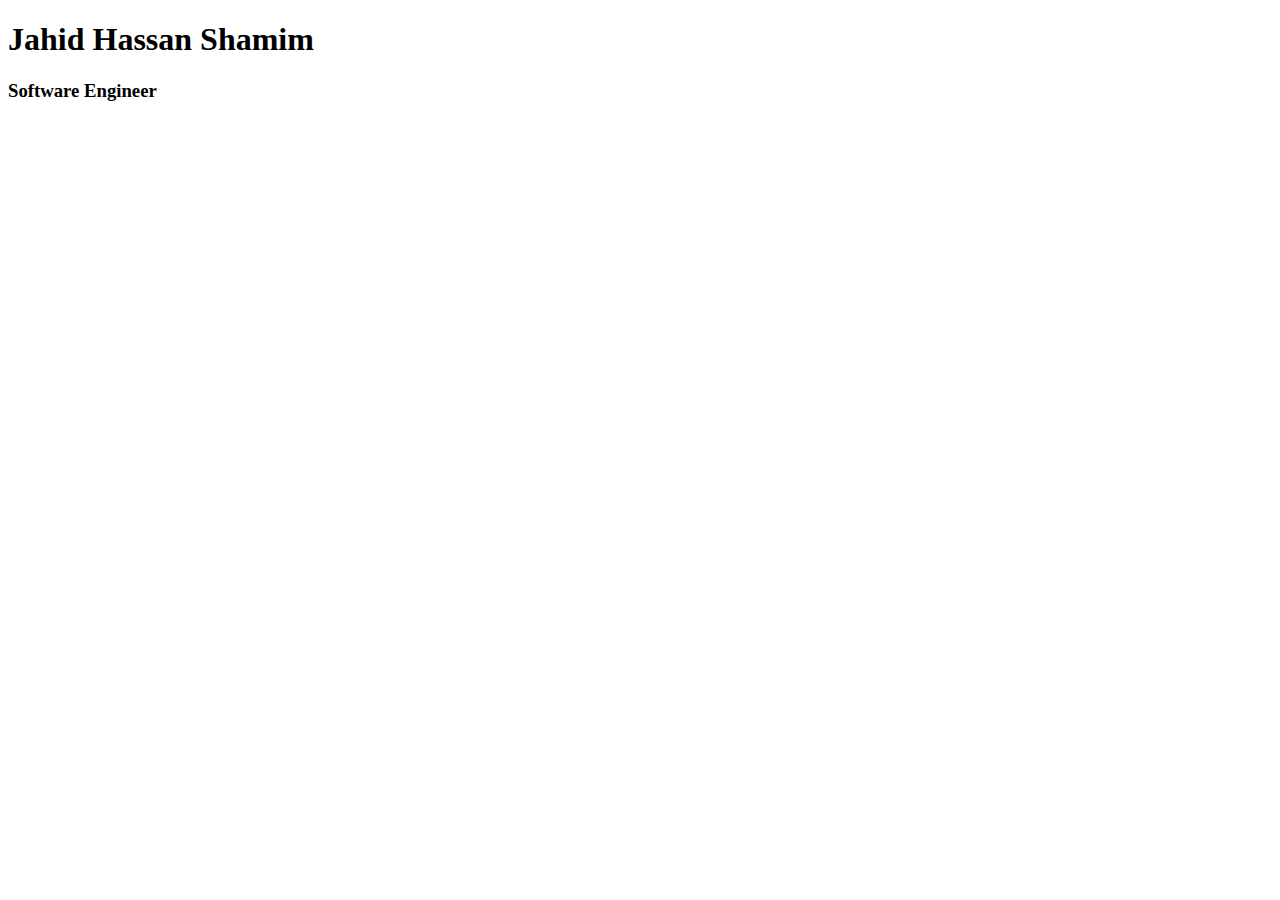
==== index.html @ 4d630561 "portfolio refactoring" ====
<!DOCTYPE html>
<html lang="en">
<head>
    <meta charset="UTF-8">
    <meta name="viewport" content="width=device-width, initial-scale=1.0">
    <link rel="stylesheet" href="style/style.css">
    <title>Jahid's Portfolio</title>
</head>
<body>
    <div>
        <h1>Jahid Hassan Shamim</h1>
        <h3>Software Engineer</h3>
    </div>
</body>
</html>
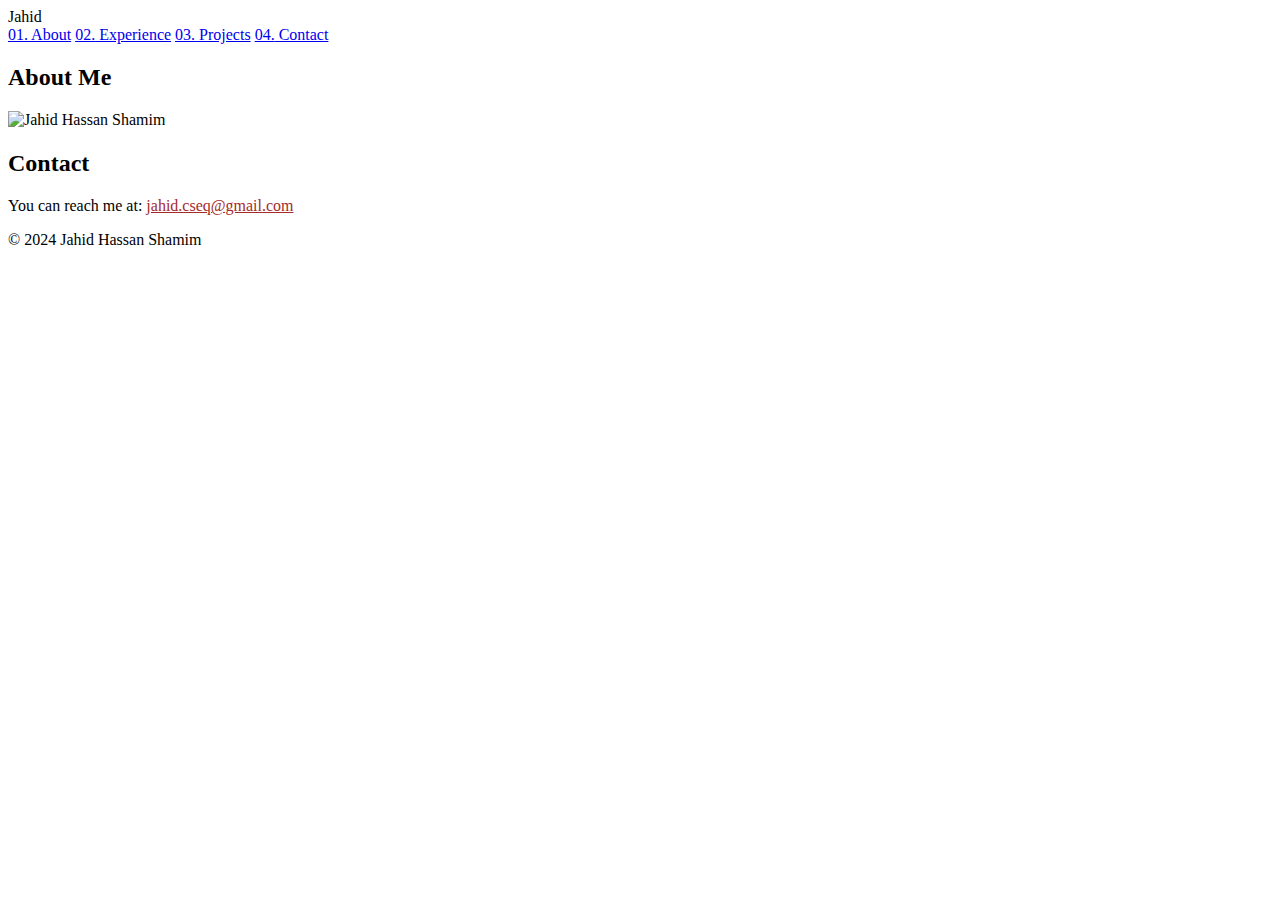
==== commit 376cebb6: "production ready design" ====
--- a/index.html
+++ b/index.html
@@ -1,15 +1,97 @@
 <!DOCTYPE html>
 <html lang="en">
-<head>
-    <meta charset="UTF-8">
-    <meta name="viewport" content="width=device-width, initial-scale=1.0">
-    <link rel="stylesheet" href="style/style.css">
+  <head>
+    <meta charset="UTF-8" />
+    <meta name="viewport" content="width=device-width, initial-scale=1.0" />
+    <link rel="stylesheet" href="assets/styles/style.css" />
     <title>Jahid's Portfolio</title>
-</head>
-<body>
-    <div>
-        <h1>Jahid Hassan Shamim</h1>
-        <h3>Software Engineer</h3>
+  </head>
+  <body>
+    <nav>
+      <div class="branding">Jahid</div>
+      <div class="options">
+        <a href="#about"><span>01.</span> About</a>
+        <a href="#experience"><span>02.</span> Experience</a>
+        <a href="#projects"><span>03.</span> Projects</a>
+        <a href="#contact"><span>04.</span> Contact</a>
+      </div>
+    </nav>
+
+    <div class="content">
+      <section id="about">
+        <h2>About Me</h2>
+        <div class="card">
+          <img src="assets/image/jahidcs.jpg" alt="Jahid Hassan Shamim" />
+          <h1 id="name"></h1>
+          <h1 id="profession"></h1>
+          <p id="bio"></p>
+        </div>
+      </section>
+
+      <!-- <section id="experience">
+        <h2>Experience</h2>
+        <ul>
+          <li>
+            <h3>Software Developer at Amdocs</h3>
+            <p>July 2020 - June 2022</p>
+            <p>
+              Worked on the development of user acceptance testing (UAT) and
+              several software projects aimed at improving customer experience
+              and operational efficiency.
+            </p>
+          </li>
+          <li>
+            <h3>Software Engineer at Tata Steel</h3>
+            <p>June 2022 - Present</p>
+            <p>
+              Leading various impactful marketing initiatives and collaborating
+              with cross-functional teams to drive business growth.
+            </p>
+          </li>
+        </ul>
+      </section>
+
+      <section id="projects">
+        <h2>Projects</h2>
+        <ul>
+          <li>
+            <h3>Project 1</h3>
+            <p>
+              Developed a scalable web application to manage company-wide
+              communications.
+            </p>
+          </li>
+          <li>
+            <h3>Project 2</h3>
+            <p>
+              Implemented a machine learning model to predict customer churn,
+              improving retention rates by 20%.
+            </p>
+          </li>
+          <li>
+            <h3>Project 3</h3>
+            <p>
+              Designed and deployed an automated testing framework that reduced
+              testing time by 40%.
+            </p>
+          </li>
+        </ul>
+      </section> -->
+
+      <section id="contact">
+        <h2>Contact</h2>
+        <p>
+          You can reach me at:
+          <a href="mailto:jahid.cseq@gmail.com" style="color: brown"
+            >jahid.cseq@gmail.com</a
+          >
+        </p>
+      </section>
     </div>
-</body>
-</html>+
+    <footer>
+      <p>&copy; 2024 Jahid Hassan Shamim</p>
+    </footer>
+    <script src="/assets/scripts/scripts.js"></script>
+  </body>
+</html>
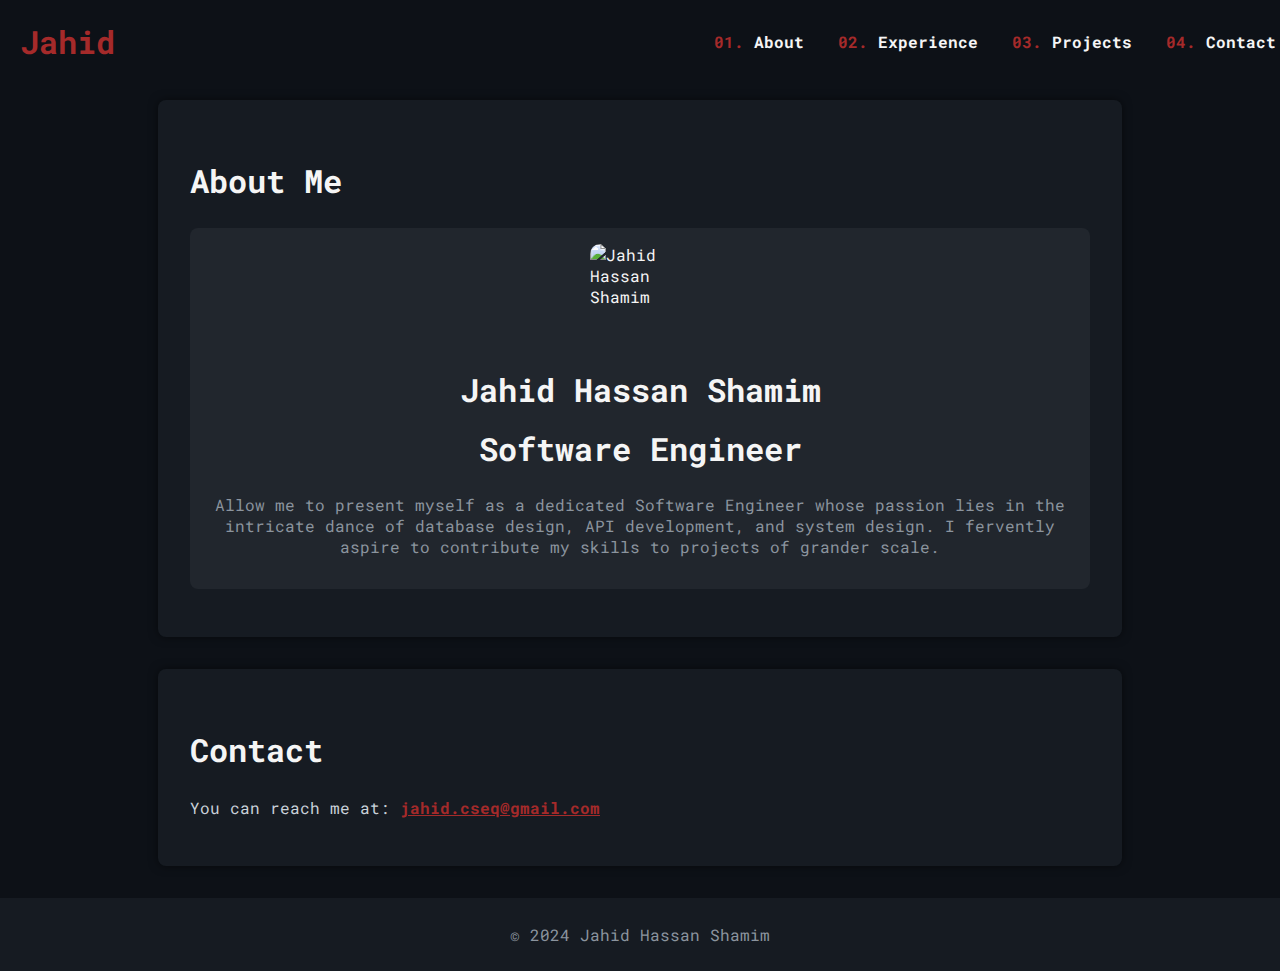
==== commit a2a9924d: "1st trial production ready design" ====
--- a/index.html
+++ b/index.html
@@ -82,9 +82,11 @@
         <h2>Contact</h2>
         <p>
           You can reach me at:
-          <a href="mailto:jahid.cseq@gmail.com" style="color: brown"
-            >jahid.cseq@gmail.com</a
-          >
+          <a
+            id="contact-email"
+            href="mailto:jahid.cseq@gmail.com"
+            style="color: brown; font-weight: bold"
+          ></a>
         </p>
       </section>
     </div>
--- a/assets/styles/style.css
+++ b/assets/styles/style.css
@@ -0,0 +1,155 @@
+@import url("https://fonts.googleapis.com/css2?family=Roboto+Mono:wght@100&display=swap");
+
+* {
+  top: 0;
+}
+
+body {
+  font-family: "Roboto Mono", monospace;
+  margin: 0;
+  padding: 0;
+  background-color: #0d1117;
+  color: whitesmoke;
+}
+
+nav {
+  width: 100%;
+  position: fixed;
+  background-color: #0d1117;
+  padding: 20px;
+  /* border-bottom: 2px solid #30363d; */
+  display: flex;
+  justify-content: space-between;
+  align-items: center;
+}
+
+nav div {
+  display: inline;
+}
+
+nav .branding {
+  color: brown;
+  font-weight: bold;
+  font-size: 2rem;
+}
+
+nav a {
+  text-decoration: none;
+  color: whitesmoke;
+  margin-right: 1.5rem;
+  font-weight: bold;
+}
+
+nav a span {
+  color: brown;
+}
+
+.content {
+  margin-top: 100px;
+}
+
+section {
+  max-width: 900px;
+  margin: 2rem auto;
+  padding: 2rem;
+  background-color: #161b22;
+  border-radius: 8px;
+  box-shadow: 0 0 10px rgba(0, 0, 0, 0.5);
+}
+section h2 {
+  color: whitesmoke;
+
+  /* color: #58a6ff; */
+  font-size: 2rem;
+  /* border-bottom: 2px solid #30363d;
+  padding-bottom: 0.5rem; */
+}
+section p,
+section ul {
+  color: #c9d1d9;
+}
+section ul {
+  list-style-type: none;
+  padding: 0;
+}
+section ul li {
+  background: #21262d;
+  margin: 0.5rem 0;
+  padding: 1rem;
+  border-radius: 5px;
+}
+.card {
+  background: #21262d;
+  margin: 1rem 0;
+  padding: 1rem;
+  border-radius: 8px;
+  display: flex;
+  flex-direction: column;
+  align-items: center;
+}
+.card img {
+  width: 100px;
+  height: 100px;
+  border-radius: 10%;
+  margin-bottom: 1rem;
+}
+.card h3 {
+  /* color: #58a6ff; */
+  color: whitesmoke;
+  margin: 0.5rem 0;
+}
+.card h1 {
+  /* color: #58a6ff; */
+  color: whitesmoke;
+  margin: 0.5rem 0;
+}
+
+.card p {
+  color: #8b949e;
+  text-align: center;
+}
+
+footer {
+  text-align: center;
+  padding: 10px;
+  background-color: #161b22;
+  color: #8b949e;
+}
+
+@media screen and (max-width: 768px) {
+  nav {
+    width: 100%;
+    background-color: #0d1117;
+    padding: 20px;
+    border-bottom: 2px solid #30363d;
+    display: flex;
+    flex-direction: column;
+    justify-content: center;
+  }
+}
+
+@media screen and (max-width: 570px) {
+  nav {
+    width: 100%;
+    background-color: #0d1117;
+    padding: 20px;
+    border-bottom: 2px solid #30363d;
+    display: flex;
+    flex-direction: column;
+    justify-content: center;
+    font-size: small;
+  }
+}
+
+@media screen and (max-width: 479px) {
+  nav {
+    width: 100%;
+    background-color: #0d1117;
+    padding: 20px;
+    border-bottom: 2px solid #30363d;
+    display: flex;
+    flex-direction: column;
+    justify-content: center;
+    font-size: 0.6rem;
+  }
+}
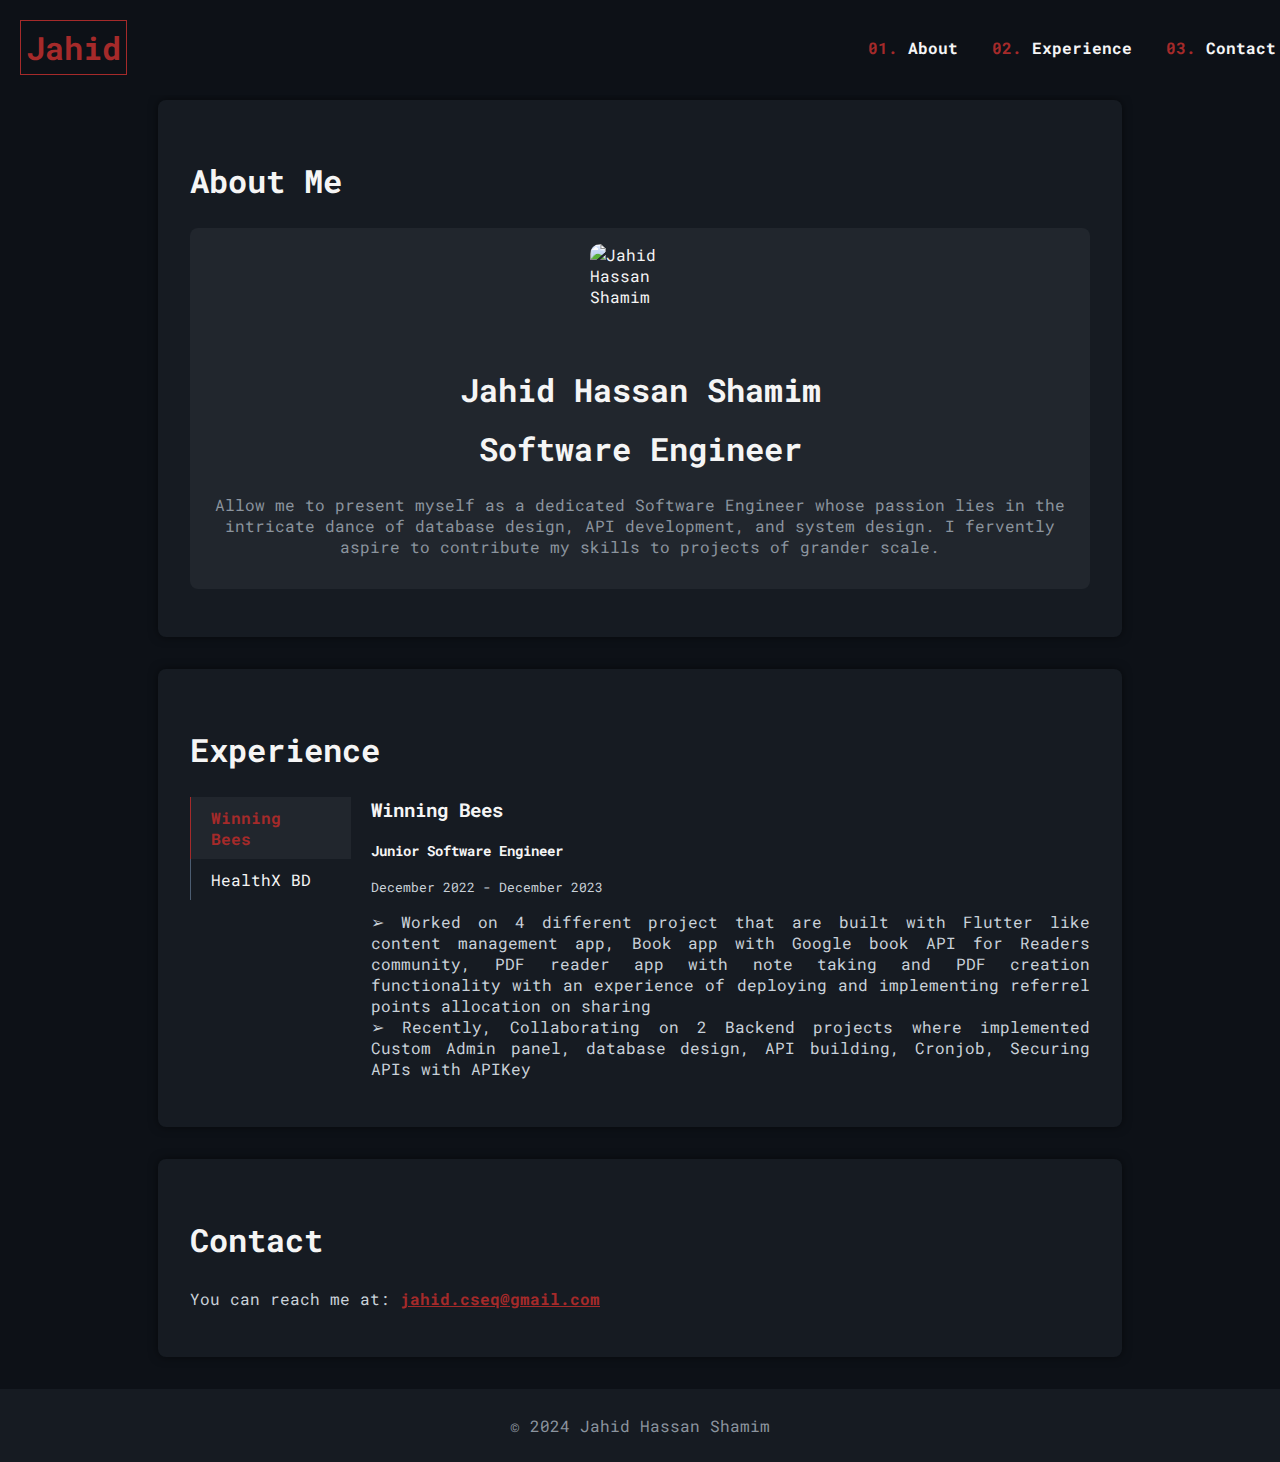
==== commit a803dbdb: "Merge pull request #2 from jahidcs/dev" ====
--- a/index.html
+++ b/index.html
@@ -12,8 +12,8 @@
       <div class="options">
         <a href="#about"><span>01.</span> About</a>
         <a href="#experience"><span>02.</span> Experience</a>
-        <a href="#projects"><span>03.</span> Projects</a>
-        <a href="#contact"><span>04.</span> Contact</a>
+        <!-- <a href="#projects"><span>03.</span> Projects</a> -->
+        <a href="#contact"><span>03.</span> Contact</a>
       </div>
     </nav>
 
@@ -28,30 +28,15 @@
         </div>
       </section>
 
-      <!-- <section id="experience">
+      <section id="experience">
         <h2>Experience</h2>
-        <ul>
-          <li>
-            <h3>Software Developer at Amdocs</h3>
-            <p>July 2020 - June 2022</p>
-            <p>
-              Worked on the development of user acceptance testing (UAT) and
-              several software projects aimed at improving customer experience
-              and operational efficiency.
-            </p>
-          </li>
-          <li>
-            <h3>Software Engineer at Tata Steel</h3>
-            <p>June 2022 - Present</p>
-            <p>
-              Leading various impactful marketing initiatives and collaborating
-              with cross-functional teams to drive business growth.
-            </p>
-          </li>
-        </ul>
+        <div class="experience-container">
+          <div class="companies"></div>
+          <div class="details"></div>
+        </div>
       </section>
 
-      <section id="projects">
+      <!-- <section id="projects">
         <h2>Projects</h2>
         <ul>
           <li>
--- a/assets/styles/style.css
+++ b/assets/styles/style.css
@@ -17,7 +17,7 @@
   position: fixed;
   background-color: #0d1117;
   padding: 20px;
-  /* border-bottom: 2px solid #30363d; */
+  /* border-bottom: 1px solid #30363d; */
   display: flex;
   justify-content: space-between;
   align-items: center;
@@ -31,6 +31,8 @@
   color: brown;
   font-weight: bold;
   font-size: 2rem;
+  padding: 5px;
+  border: 1px solid brown;
 }
 
 nav a {
@@ -64,20 +66,10 @@
   /* border-bottom: 2px solid #30363d;
   padding-bottom: 0.5rem; */
 }
-section p,
-section ul {
+section p {
   color: #c9d1d9;
 }
-section ul {
-  list-style-type: none;
-  padding: 0;
-}
-section ul li {
-  background: #21262d;
-  margin: 0.5rem 0;
-  padding: 1rem;
-  border-radius: 5px;
-}
+
 .card {
   background: #21262d;
   margin: 1rem 0;
@@ -107,6 +99,65 @@
 .card p {
   color: #8b949e;
   text-align: center;
+}
+
+.experience-container {
+  display: flex;
+  justify-content: space-between;
+}
+
+/* .companies {
+  border-left: 1px solid #4c5d72;
+} */
+
+.companies ul {
+  list-style: none;
+  padding: 10px;
+  margin: 0;
+}
+
+.companies li {
+  list-style: none;
+  cursor: pointer;
+  padding: 10px 20px;
+  border-left: 1px solid #4c5d72;
+}
+.companies li:hover {
+  cursor: pointer;
+  background: #21262d;
+  color: brown;
+  font-weight: bold;
+  transition: 0.8s;
+}
+
+.companies li.selected {
+  cursor: pointer;
+  background: #21262d;
+  color: brown;
+  font-weight: bold;
+  border-left: 1px solid brown;
+}
+
+.details {
+  width: 80%;
+  padding-left: 20px;
+}
+
+.details h3 {
+  margin: 0;
+  font-weight: bold;
+  font-size: 1.2rem;
+}
+.details h4 {
+  /* margin: 0; */
+  font-weight: bold;
+  font-size: 0.9rem;
+}
+.details .period {
+  font-size: 0.8rem;
+}
+.details .exp-details {
+  text-align: justify;
 }
 
 footer {
@@ -126,6 +177,44 @@
     flex-direction: column;
     justify-content: center;
   }
+
+  .companies li {
+    list-style: none;
+    cursor: pointer;
+    padding: 5px 10px;
+    border-left: 0.5px solid #4c5d72;
+  }
+
+  .companies li.selected {
+    cursor: pointer;
+    background: #21262d;
+    color: brown;
+    font-weight: bold;
+    border-left: 1px solid brown;
+  }
+
+  .details {
+    width: 80%;
+    padding-left: 10px;
+  }
+
+  .details h3 {
+    margin: 0;
+    font-weight: bold;
+    font-size: 0.9rem;
+  }
+  .details h4 {
+    /* margin: 0; */
+    font-weight: bold;
+    font-size: 0.7rem;
+  }
+  .details .period {
+    font-size: 0.6rem;
+  }
+  .details .exp-details {
+    text-align: justify;
+    font-size: 0.7rem;
+  }
 }
 
 @media screen and (max-width: 570px) {
@@ -133,11 +222,48 @@
     width: 100%;
     background-color: #0d1117;
     padding: 20px;
-    border-bottom: 2px solid #30363d;
     display: flex;
     flex-direction: column;
     justify-content: center;
     font-size: small;
+  }
+
+  .companies li {
+    list-style: none;
+    cursor: pointer;
+    padding: 5px 10px;
+    border-left: 0.5px solid #4c5d72;
+  }
+
+  .companies li.selected {
+    cursor: pointer;
+    background: #21262d;
+    color: brown;
+    font-weight: bold;
+    border-left: 1px solid brown;
+  }
+
+  .details {
+    width: 80%;
+    padding-left: 10px;
+  }
+
+  .details h3 {
+    margin: 0;
+    font-weight: bold;
+    font-size: 0.9rem;
+  }
+  .details h4 {
+    /* margin: 0; */
+    font-weight: bold;
+    font-size: 0.7rem;
+  }
+  .details .period {
+    font-size: 0.6rem;
+  }
+  .details .exp-details {
+    text-align: justify;
+    font-size: 0.7rem;
   }
 }
 
@@ -146,10 +272,47 @@
     width: 100%;
     background-color: #0d1117;
     padding: 20px;
-    border-bottom: 2px solid #30363d;
     display: flex;
     flex-direction: column;
     justify-content: center;
     font-size: 0.6rem;
   }
-}
+
+  .companies li {
+    list-style: none;
+    cursor: pointer;
+    padding: 5px 10px;
+    border-left: 0.5px solid #4c5d72;
+  }
+
+  .companies li.selected {
+    cursor: pointer;
+    background: #21262d;
+    color: brown;
+    font-weight: bold;
+    border-left: 1px solid brown;
+  }
+
+  .details {
+    width: 80%;
+    padding-left: 10px;
+  }
+
+  .details h3 {
+    margin: 0;
+    font-weight: bold;
+    font-size: 0.9rem;
+  }
+  .details h4 {
+    /* margin: 0; */
+    font-weight: bold;
+    font-size: 0.7rem;
+  }
+  .details .period {
+    font-size: 0.6rem;
+  }
+  .details .exp-details {
+    text-align: justify;
+    font-size: 0.7rem;
+  }
+}
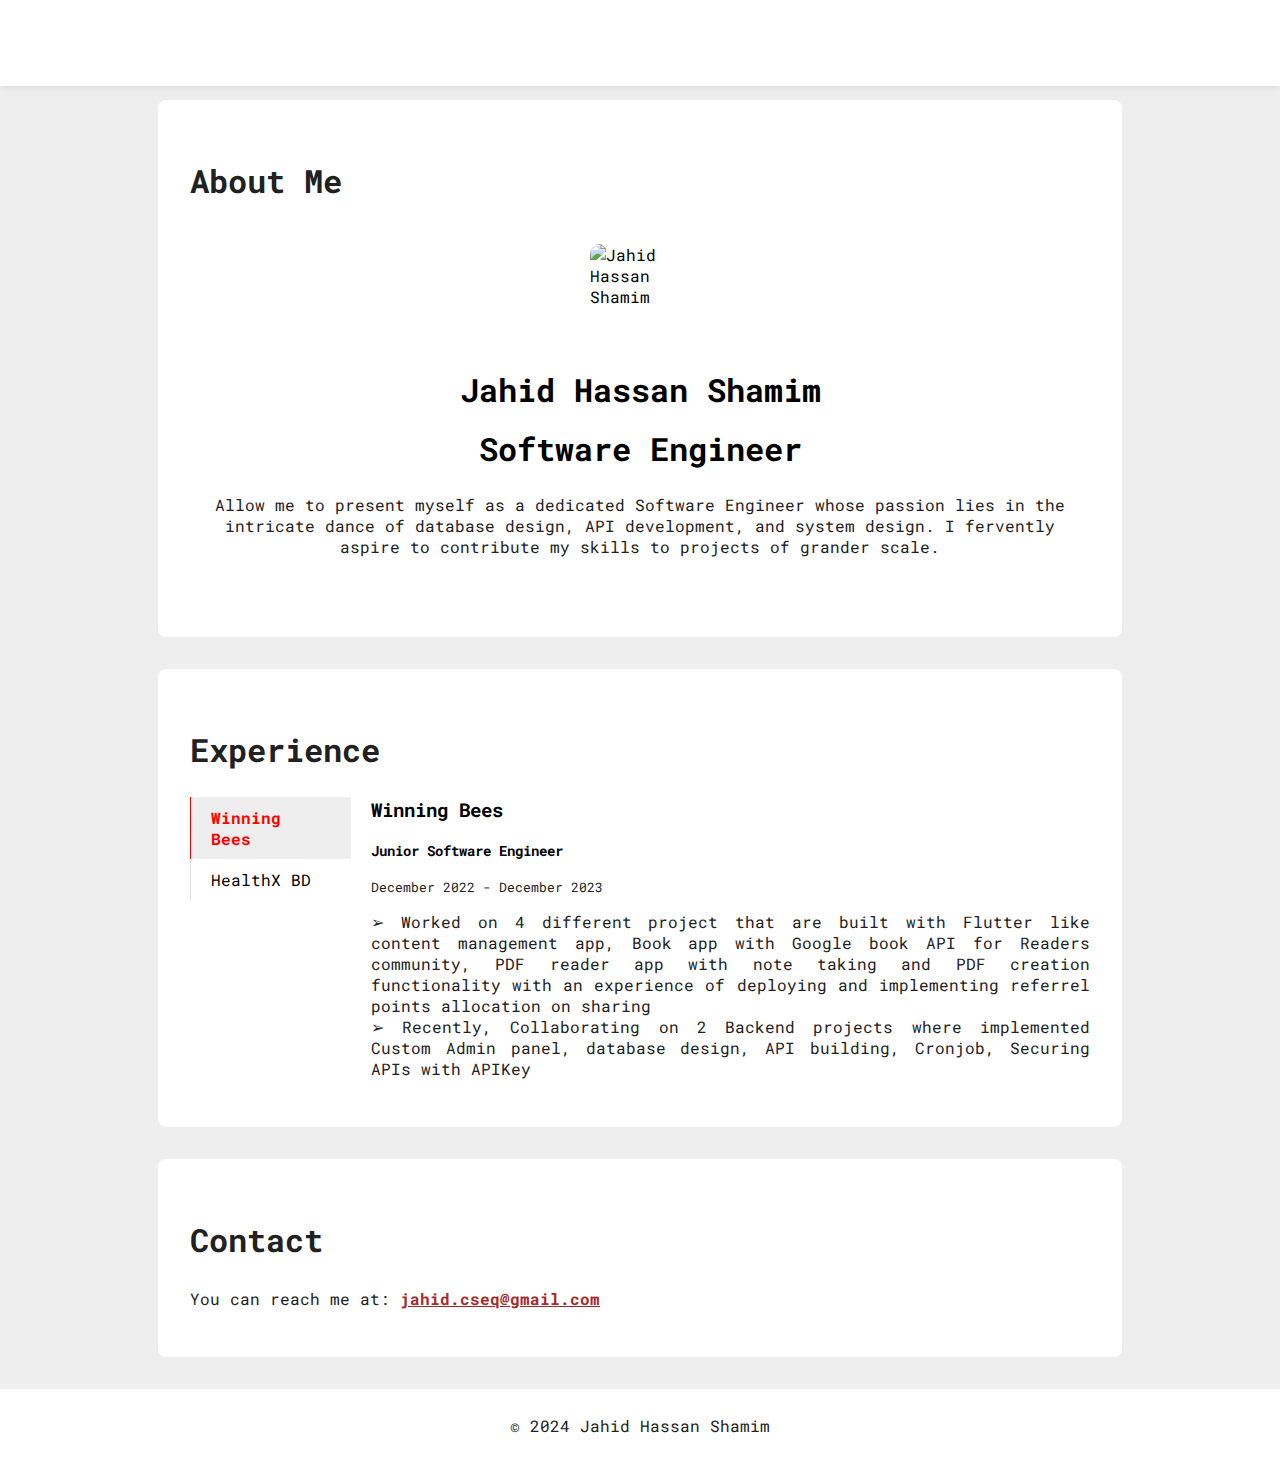
==== commit 83b5ec9b: "unused content  more responsive media query" ====
--- a/index.html
+++ b/index.html
@@ -7,15 +7,30 @@
     <title>Jahid's Portfolio</title>
   </head>
   <body>
-    <nav>
-      <div class="branding">Jahid</div>
-      <div class="options">
-        <a href="#about"><span>01.</span> About</a>
-        <a href="#experience"><span>02.</span> Experience</a>
-        <!-- <a href="#projects"><span>03.</span> Projects</a> -->
-        <a href="#contact"><span>03.</span> Contact</a>
-      </div>
-    </nav>
+    <header>
+      <nav>
+        <h1 class="branding">Jahid Hassan Shamim</h1>
+        <div class="options">
+          <ol>
+            <li>
+              <a href="#about">About</a>
+            </li>
+            <li>
+              <a href="#experience">Experience</a>
+            </li>
+            <li>
+              <a href="#skills">Skills</a>
+            </li>
+            <li>
+              <a href="#education">Education</a>
+            </li>
+            <li>
+              <a href="#contact">Contact</a>
+            </li>
+          </ol>
+        </div>
+      </nav>
+    </header>
 
     <div class="content">
       <section id="about">
@@ -36,33 +51,6 @@
         </div>
       </section>
 
-      <!-- <section id="projects">
-        <h2>Projects</h2>
-        <ul>
-          <li>
-            <h3>Project 1</h3>
-            <p>
-              Developed a scalable web application to manage company-wide
-              communications.
-            </p>
-          </li>
-          <li>
-            <h3>Project 2</h3>
-            <p>
-              Implemented a machine learning model to predict customer churn,
-              improving retention rates by 20%.
-            </p>
-          </li>
-          <li>
-            <h3>Project 3</h3>
-            <p>
-              Designed and deployed an automated testing framework that reduced
-              testing time by 40%.
-            </p>
-          </li>
-        </ul>
-      </section> -->
-
       <section id="contact">
         <h2>Contact</h2>
         <p>
--- a/assets/styles/style.css
+++ b/assets/styles/style.css
@@ -1,50 +1,75 @@
 @import url("https://fonts.googleapis.com/css2?family=Roboto+Mono:wght@100&display=swap");
 
-* {
-  top: 0;
+:root {
+  --background-color: #eeeeee;
+  --primary-color: #fff;
+  --text-color: black;
+  --secondary-text-color: #212121;
+  --accent-color: #f00;
 }
 
 body {
   font-family: "Roboto Mono", monospace;
   margin: 0;
   padding: 0;
-  background-color: #0d1117;
-  color: whitesmoke;
-}
-
-nav {
+  background-color: var(--background-color);
+  color: var(--text-color);
+}
+
+/* Header Part */
+header {
+  top: 0;
   width: 100%;
   position: fixed;
-  background-color: #0d1117;
-  padding: 20px;
-  /* border-bottom: 1px solid #30363d; */
+  background-color: var(--primary-color);
+  box-sizing: border-box;
+  transition: top 0.3s ease-in-out;
+  box-shadow: 0 0 10px rgba(0, 0, 0, 0.1);
+}
+
+header.hidden {
+  top: -80px;
+}
+
+nav {
   display: flex;
   justify-content: space-between;
   align-items: center;
 }
 
-nav div {
-  display: inline;
-}
-
 nav .branding {
-  color: brown;
-  font-weight: bold;
-  font-size: 2rem;
-  padding: 5px;
-  border: 1px solid brown;
+  margin-left: 3rem;
+}
+
+nav ol {
+  display: flex;
+  margin: 0;
+  padding: 0;
 }
 
 nav a {
   text-decoration: none;
-  color: whitesmoke;
-  margin-right: 1.5rem;
+  color: var(--text-color);
   font-weight: bold;
-}
-
-nav a span {
-  color: brown;
-}
+  margin-right: 3rem;
+}
+
+nav a.active {
+  color: var(--accent-color);
+}
+
+/* Slide in effect */
+nav {
+  transform: translateY(-20px);
+  opacity: 0;
+  transition: transform 0.5s ease-in-out, opacity 0.5s ease-in-out;
+}
+
+nav.loaded {
+  transform: translateY(0);
+  opacity: 1;
+}
+/* Header Part End */
 
 .content {
   margin-top: 100px;
@@ -54,24 +79,19 @@
   max-width: 900px;
   margin: 2rem auto;
   padding: 2rem;
-  background-color: #161b22;
+  background-color: var(--primary-color);
   border-radius: 8px;
-  box-shadow: 0 0 10px rgba(0, 0, 0, 0.5);
 }
 section h2 {
-  color: whitesmoke;
-
-  /* color: #58a6ff; */
+  color: var(--secondary-text-color);
   font-size: 2rem;
-  /* border-bottom: 2px solid #30363d;
-  padding-bottom: 0.5rem; */
-}
+}
+
 section p {
-  color: #c9d1d9;
+  color: var(--secondary-text-color);
 }
 
 .card {
-  background: #21262d;
   margin: 1rem 0;
   padding: 1rem;
   border-radius: 8px;
@@ -87,17 +107,17 @@
 }
 .card h3 {
   /* color: #58a6ff; */
-  color: whitesmoke;
+  color: var(--text-color);
   margin: 0.5rem 0;
 }
 .card h1 {
   /* color: #58a6ff; */
-  color: whitesmoke;
+  color: var(--text-color);
   margin: 0.5rem 0;
 }
 
 .card p {
-  color: #8b949e;
+  color: var(--secondary-text-color);
   text-align: center;
 }
 
@@ -105,10 +125,6 @@
   display: flex;
   justify-content: space-between;
 }
-
-/* .companies {
-  border-left: 1px solid #4c5d72;
-} */
 
 .companies ul {
   list-style: none;
@@ -120,22 +136,22 @@
   list-style: none;
   cursor: pointer;
   padding: 10px 20px;
-  border-left: 1px solid #4c5d72;
+  border-left: 1px solid #ddd;
 }
 .companies li:hover {
   cursor: pointer;
-  background: #21262d;
-  color: brown;
+  background: #eee;
+  color: var(--accent-color);
   font-weight: bold;
   transition: 0.8s;
 }
 
 .companies li.selected {
   cursor: pointer;
-  background: #21262d;
-  color: brown;
+  background: #eee;
+  color: var(--accent-color);
   font-weight: bold;
-  border-left: 1px solid brown;
+  border-left: 1px solid var(--accent-color);
 }
 
 .details {
@@ -149,7 +165,6 @@
   font-size: 1.2rem;
 }
 .details h4 {
-  /* margin: 0; */
   font-weight: bold;
   font-size: 0.9rem;
 }
@@ -163,34 +178,56 @@
 footer {
   text-align: center;
   padding: 10px;
-  background-color: #161b22;
-  color: #8b949e;
+  background-color: var(--primary-color);
+  color: var(--secondary-text-color);
 }
 
 @media screen and (max-width: 768px) {
+  header.hidden {
+    top: -110px;
+  }
   nav {
-    width: 100%;
-    background-color: #0d1117;
-    padding: 20px;
-    border-bottom: 2px solid #30363d;
     display: flex;
     flex-direction: column;
     justify-content: center;
+    align-items: center;
+  }
+
+  nav .options {
+    padding: 10px;
+  }
+
+  nav .branding {
+    margin-left: 0;
+  }
+
+  nav ol {
+    display: flex;
+    list-style: none;
+    margin: 0;
+    padding: 0;
+  }
+
+  nav a {
+    text-decoration: none;
+    color: var(--text-color);
+    font-weight: bold;
+    margin: 1.25rem;
   }
 
   .companies li {
     list-style: none;
     cursor: pointer;
     padding: 5px 10px;
-    border-left: 0.5px solid #4c5d72;
+    border-left: 0.5px solid #ddd;
   }
 
   .companies li.selected {
     cursor: pointer;
-    background: #21262d;
-    color: brown;
-    font-weight: bold;
-    border-left: 1px solid brown;
+    background: #eee;
+    color: var(--accent-color);
+    font-weight: bold;
+    border-left: 1px solid var(--accent-color);
   }
 
   .details {
@@ -218,29 +255,51 @@
 }
 
 @media screen and (max-width: 570px) {
+  header.hidden {
+    top: -110px;
+  }
   nav {
-    width: 100%;
-    background-color: #0d1117;
-    padding: 20px;
     display: flex;
     flex-direction: column;
     justify-content: center;
-    font-size: small;
+    align-items: center;
+  }
+
+  nav .options {
+    padding: 10px;
+  }
+
+  nav .branding {
+    margin-left: 0;
+  }
+
+  nav ol {
+    display: flex;
+    list-style: none;
+    margin: 0;
+    padding: 0;
+  }
+
+  nav a {
+    text-decoration: none;
+    color: var(--text-color);
+    font-weight: bold;
+    margin: 0.65rem;
   }
 
   .companies li {
     list-style: none;
     cursor: pointer;
     padding: 5px 10px;
-    border-left: 0.5px solid #4c5d72;
+    border-left: 0.5px solid #ddd;
   }
 
   .companies li.selected {
     cursor: pointer;
-    background: #21262d;
-    color: brown;
-    font-weight: bold;
-    border-left: 1px solid brown;
+    background: #eee;
+    color: var(--accent-color);
+    font-weight: bold;
+    border-left: 1px solid var(--accent-color);
   }
 
   .details {
@@ -268,29 +327,52 @@
 }
 
 @media screen and (max-width: 479px) {
+  header.hidden {
+    top: -110px;
+  }
   nav {
-    width: 100%;
-    background-color: #0d1117;
-    padding: 20px;
     display: flex;
     flex-direction: column;
     justify-content: center;
-    font-size: 0.6rem;
+    align-items: center;
+    font-size: small;
+  }
+
+  nav .options {
+    padding: 0.4rem;
+  }
+
+  nav .branding {
+    margin-left: 0;
+  }
+
+  nav ol {
+    display: flex;
+    list-style: none;
+    margin: 0;
+    padding: 0;
+  }
+
+  nav a {
+    text-decoration: none;
+    color: var(--text-color);
+    font-weight: bold;
+    margin: 0.55rem;
   }
 
   .companies li {
     list-style: none;
     cursor: pointer;
     padding: 5px 10px;
-    border-left: 0.5px solid #4c5d72;
+    border-left: 0.5px solid #ddd;
   }
 
   .companies li.selected {
     cursor: pointer;
-    background: #21262d;
-    color: brown;
-    font-weight: bold;
-    border-left: 1px solid brown;
+    background: #eee;
+    color: var(--accent-color);
+    font-weight: bold;
+    border-left: 1px solid var(--accent-color);
   }
 
   .details {
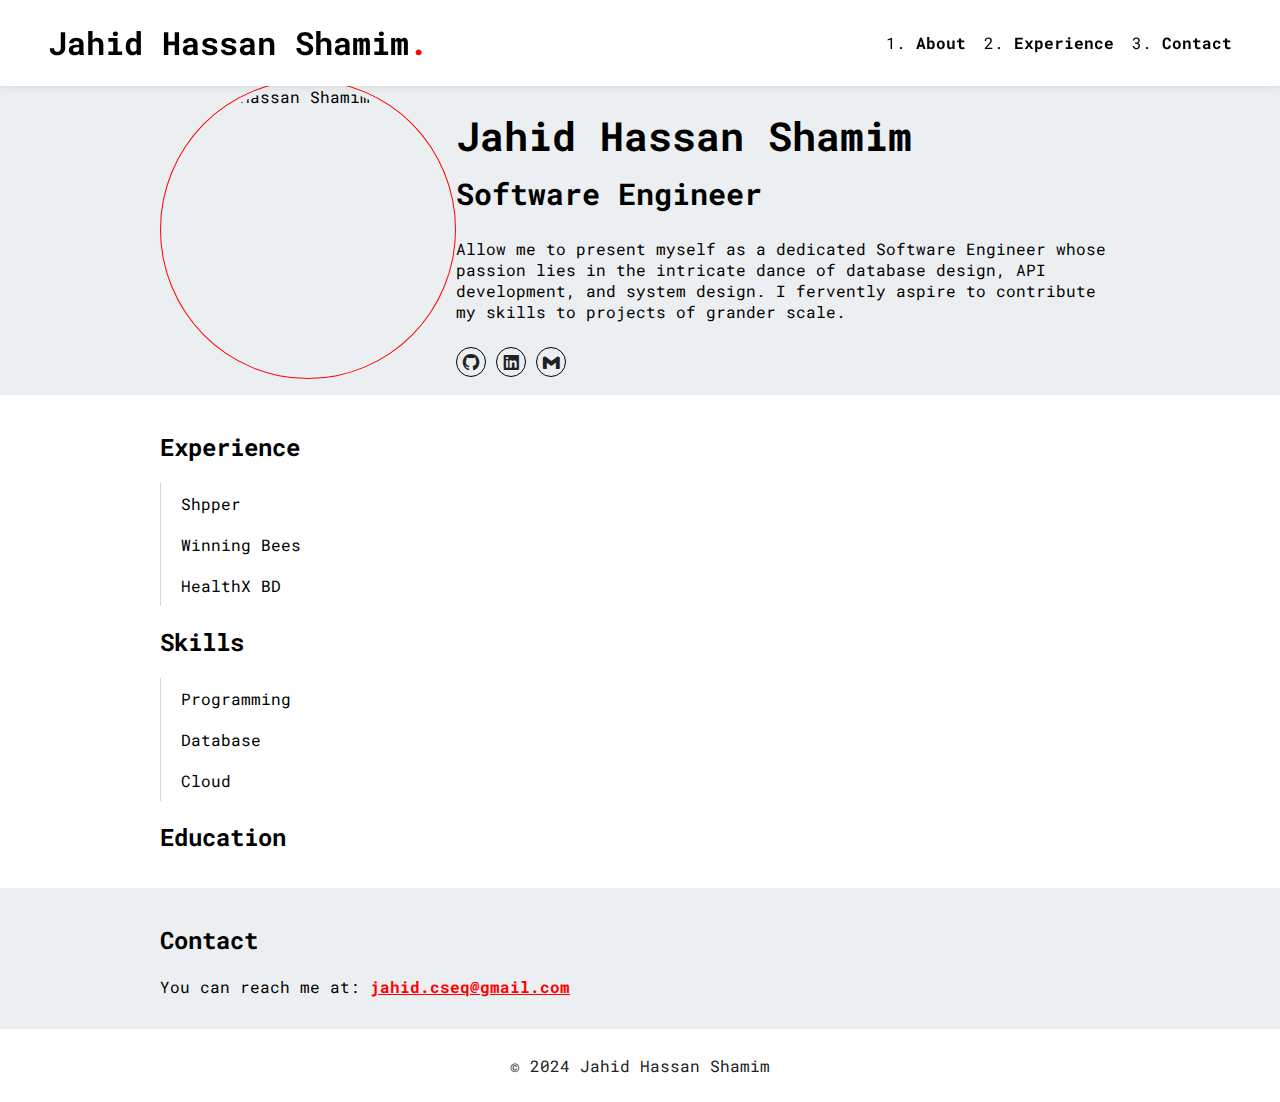
==== commit d8a1db12: "Merge branch 'dev'" ====
--- a/index.html
+++ b/index.html
@@ -5,11 +5,15 @@
     <meta name="viewport" content="width=device-width, initial-scale=1.0" />
     <link rel="stylesheet" href="assets/styles/style.css" />
     <title>Jahid's Portfolio</title>
+    <link
+      href="https://unpkg.com/boxicons@2.1.4/css/boxicons.min.css"
+      rel="stylesheet"
+    />
   </head>
   <body>
     <header>
       <nav>
-        <h1 class="branding">Jahid Hassan Shamim</h1>
+        <h1 class="branding">Jahid Hassan Shamim<span>.</span></h1>
         <div class="options">
           <ol>
             <li>
@@ -18,12 +22,7 @@
             <li>
               <a href="#experience">Experience</a>
             </li>
-            <li>
-              <a href="#skills">Skills</a>
-            </li>
-            <li>
-              <a href="#education">Education</a>
-            </li>
+
             <li>
               <a href="#contact">Contact</a>
             </li>
@@ -34,33 +33,70 @@
 
     <div class="content">
       <section id="about">
-        <h2>About Me</h2>
-        <div class="card">
-          <img src="assets/image/jahidcs.jpg" alt="Jahid Hassan Shamim" />
-          <h1 id="name"></h1>
-          <h1 id="profession"></h1>
-          <p id="bio"></p>
+        <div class="about-section">
+          <div class="my-img">
+            <img
+              src="assets/image/jahidcs.jpg"
+              alt="Jahid Hassan Shamim"
+              class="profile-image"
+            />
+          </div>
+          <div class="my-about">
+            <h1 id="name">Jahid Hassan Shamim</h1>
+            <h2 id="profession">Software Engineer</h2>
+            <p id="bio">
+              A dedicated software engineer passionate about crafting elegant
+              and efficient solutions.
+            </p>
+            <div class="social">
+              <div class="sci">
+                <a href="https://github.com/jahidcs">
+                  <i class="bx bxl-github"></i>
+                </a>
+                <a href="https://www.linkedin.com/in/jahidcs/">
+                  <i class="bx bxl-linkedin-square"></i>
+                </a>
+                <a href="mailto:jahid.cseq@gmail.com">
+                  <i class="bx bxl-gmail"></i>
+                </a>
+              </div>
+            </div>
+          </div>
         </div>
       </section>
 
       <section id="experience">
-        <h2>Experience</h2>
-        <div class="experience-container">
-          <div class="companies"></div>
-          <div class="details"></div>
+        <div class="experience-section">
+          <h2>Experience</h2>
+          <div class="experience-container">
+            <div class="companies"></div>
+            <div class="details"></div>
+          </div>
+          <h2>Skills</h2>
+          <div class="skill-container">
+            <div class="category"></div>
+            <div class="tools"></div>
+          </div>
+          <h2>Education</h2>
+          <div class="ed-container">
+            <div class="degree"></div>
+            <div class="degree-details"></div>
+          </div>
         </div>
       </section>
 
       <section id="contact">
-        <h2>Contact</h2>
-        <p>
-          You can reach me at:
-          <a
-            id="contact-email"
-            href="mailto:jahid.cseq@gmail.com"
-            style="color: brown; font-weight: bold"
-          ></a>
-        </p>
+        <div class="contact-section">
+          <h2>Contact</h2>
+          <p>
+            You can reach me at:
+            <a
+              id="contact-email"
+              href="mailto:jahid.cseq@gmail.com"
+              style="color: #f00; font-weight: bold"
+            ></a>
+          </p>
+        </div>
       </section>
     </div>
 
--- a/assets/styles/style.css
+++ b/assets/styles/style.css
@@ -1,11 +1,12 @@
 @import url("https://fonts.googleapis.com/css2?family=Roboto+Mono:wght@100&display=swap");
 
 :root {
-  --background-color: #eeeeee;
+  --background-color: #eceff1;
   --primary-color: #fff;
   --text-color: black;
   --secondary-text-color: #212121;
   --accent-color: #f00;
+  --texture-color: #cfd8dc;
 }
 
 body {
@@ -27,10 +28,6 @@
   box-shadow: 0 0 10px rgba(0, 0, 0, 0.1);
 }
 
-header.hidden {
-  top: -80px;
-}
-
 nav {
   display: flex;
   justify-content: space-between;
@@ -39,6 +36,10 @@
 
 nav .branding {
   margin-left: 3rem;
+}
+nav .branding span {
+  color: var(--accent-color);
+  font-weight: bolder;
 }
 
 nav ol {
@@ -72,55 +73,64 @@
 /* Header Part End */
 
 .content {
-  margin-top: 100px;
-}
-
-section {
-  max-width: 900px;
-  margin: 2rem auto;
-  padding: 2rem;
+  padding: 0;
+  background-color: var(--background-color);
+}
+
+.about-section {
+  padding: 5rem 10rem 1rem 10rem;
+  display: flex;
+  align-items: center;
+  justify-content: space-between;
+}
+
+.my-about {
+  width: 70%;
+}
+
+.my-about #name {
+  font-size: 40px;
+}
+.my-about #profession {
+  font-size: 30px;
+  margin-top: -15px;
+}
+.my-about #bio {
+  margin-top: -15px;
+  margin: 10px 0 25px;
+  color: var(--text-color);
+}
+
+.my-about .social .sci a {
+  text-decoration: none;
+  display: inline-flex;
+  font-size: 20px;
+  padding: 4px;
+  border: 1px solid var(--text-color);
+  border-radius: 50%;
+  color: var(--secondary-text-color);
+}
+.my-img {
+  height: 33vh;
+  width: 33vh;
+  display: flex;
+  justify-content: center;
+  align-items: center;
+  border-radius: 50%;
+  border: 1px solid var(--accent-color);
+}
+.my-img img {
+  height: 32vh;
+  width: 32vh;
+  border-radius: 50%;
+}
+.experience-section {
+  padding: 1rem 10rem;
   background-color: var(--primary-color);
-  border-radius: 8px;
-}
-section h2 {
-  color: var(--secondary-text-color);
-  font-size: 2rem;
-}
-
-section p {
-  color: var(--secondary-text-color);
-}
-
-.card {
-  margin: 1rem 0;
-  padding: 1rem;
-  border-radius: 8px;
   display: flex;
   flex-direction: column;
-  align-items: center;
-}
-.card img {
-  width: 100px;
-  height: 100px;
-  border-radius: 10%;
-  margin-bottom: 1rem;
-}
-.card h3 {
-  /* color: #58a6ff; */
-  color: var(--text-color);
-  margin: 0.5rem 0;
-}
-.card h1 {
-  /* color: #58a6ff; */
-  color: var(--text-color);
-  margin: 0.5rem 0;
-}
-
-.card p {
-  color: var(--secondary-text-color);
-  text-align: center;
-}
-
+  justify-content: center;
+}
 .experience-container {
   display: flex;
   justify-content: space-between;
@@ -136,14 +146,14 @@
   list-style: none;
   cursor: pointer;
   padding: 10px 20px;
-  border-left: 1px solid #ddd;
+  border-left: 1px solid var(--texture-color);
 }
 .companies li:hover {
   cursor: pointer;
   background: #eee;
   color: var(--accent-color);
   font-weight: bold;
-  transition: 0.8s;
+  transition: 1s;
 }
 
 .companies li.selected {
@@ -173,6 +183,114 @@
 }
 .details .exp-details {
   text-align: justify;
+}
+
+/* SKILLS */
+.skill-container {
+  display: flex;
+  justify-content: space-between;
+}
+
+.category ul {
+  list-style: none;
+  padding: 10px;
+  margin: 0;
+}
+
+.category li {
+  list-style: none;
+  cursor: pointer;
+  padding: 10px 20px;
+  border-left: 1px solid var(--texture-color);
+}
+.category li:hover {
+  cursor: pointer;
+  background: #eee;
+  color: var(--accent-color);
+  font-weight: bold;
+  transition: 1s;
+}
+
+.category li.selected {
+  cursor: pointer;
+  background: #eee;
+  color: var(--accent-color);
+  font-weight: bold;
+  border-left: 1px solid var(--accent-color);
+}
+
+.tools {
+  width: 80%;
+  padding-left: 20px;
+}
+
+.tools h4 {
+  margin: 0;
+  font-weight: bold;
+  font-size: 1.2rem;
+}
+
+.tools ul {
+  list-style: none;
+}
+
+/* DEGREE */
+.ed-container {
+  display: flex;
+  justify-content: space-between;
+}
+
+.degree ul {
+  list-style: none;
+  padding: 10px;
+  margin: 0;
+}
+
+.degree li {
+  list-style: none;
+  cursor: pointer;
+  padding: 10px 20px;
+  border-left: 1px solid var(--texture-color);
+}
+.degree li:hover {
+  cursor: pointer;
+  background: #eee;
+  color: var(--accent-color);
+  font-weight: bold;
+  transition: 1s;
+}
+
+.degree li.selected {
+  cursor: pointer;
+  background: var(--background-color);
+  color: var(--accent-color);
+  font-weight: bold;
+  border-left: 1px solid var(--accent-color);
+}
+
+.degree-details {
+  width: 80%;
+  padding-left: 20px;
+}
+
+.degree-details h4 {
+  margin: 0;
+  font-weight: bold;
+  font-size: 1.2rem;
+}
+.degree-details h3 {
+  font-weight: bold;
+  font-size: 0.9rem;
+}
+.degree-details .period {
+  font-size: 0.8rem;
+}
+.degree-details .exp-details {
+  text-align: justify;
+}
+
+.contact-section {
+  padding: 1rem 10rem;
 }
 
 footer {
@@ -183,9 +301,6 @@
 }
 
 @media screen and (max-width: 768px) {
-  header.hidden {
-    top: -110px;
-  }
   nav {
     display: flex;
     flex-direction: column;
@@ -215,8 +330,74 @@
     margin: 1.25rem;
   }
 
+  .content {
+    padding: 0;
+  }
+
+  .about-section {
+    padding: 8rem 3rem 1rem 3rem;
+    display: flex;
+    flex-direction: column;
+    align-items: center;
+    justify-content: center;
+  }
+  .experience-section {
+    padding: 1rem 3rem;
+    background-color: var(--primary-color);
+    display: flex;
+    flex-direction: column;
+    justify-content: center;
+  }
+
+  .contact-section {
+    padding: 1rem 3rem;
+  }
+
+  .my-about {
+    width: 100%;
+  }
+
+  .my-about #name {
+    font-size: 30px;
+  }
+  .my-about #profession {
+    font-size: 20px;
+    margin-top: -15px;
+  }
+  .my-about #bio {
+    margin-top: -15px;
+    margin: 10px 0 25px;
+    color: var(--text-color);
+    text-align: justify;
+  }
+
+  .my-about .social .sci a {
+    text-decoration: none;
+    display: inline-flex;
+    font-size: 15px;
+    padding: 4px;
+    border: 1px solid var(--text-color);
+    border-radius: 50%;
+    color: var(--secondary-text-color);
+  }
+  .my-img {
+    height: 25vh;
+    width: 25vh;
+    display: flex;
+    justify-content: center;
+    align-items: center;
+    border-radius: 50%;
+    border: 1px solid var(--accent-color);
+  }
+  .my-img img {
+    height: 24vh;
+    width: 24vh;
+    border-radius: 50%;
+  }
+
   .companies li {
     list-style: none;
+    font-size: small;
     cursor: pointer;
     padding: 5px 10px;
     border-left: 0.5px solid #ddd;
@@ -252,12 +433,116 @@
     text-align: justify;
     font-size: 0.7rem;
   }
+
+  /* SKILLS */
+  .skill-container {
+    display: flex;
+    justify-content: space-between;
+  }
+
+  .category ul {
+    list-style: none;
+    padding: 10px;
+    margin: 0;
+  }
+
+  .category li {
+    font-size: small;
+    list-style: none;
+    cursor: pointer;
+    padding: 10px 20px;
+    border-left: 1px solid var(--texture-color);
+  }
+  .category li:hover {
+    cursor: pointer;
+    background: #eee;
+    color: var(--accent-color);
+    font-weight: bold;
+    transition: 1s;
+  }
+
+  .category li.selected {
+    cursor: pointer;
+    background: #eee;
+    color: var(--accent-color);
+    font-weight: bold;
+    border-left: 1px solid var(--accent-color);
+  }
+
+  .tools {
+    width: 80%;
+    padding-left: 20px;
+  }
+
+  .tools h4 {
+    margin: 0;
+    font-weight: bold;
+    font-size: 0.7rem;
+  }
+
+  .tools ul {
+    list-style: none;
+    font-size: 0.7rem;
+  }
+
+  /* DEGREE */
+  .ed-container {
+    display: flex;
+    justify-content: space-between;
+  }
+
+  .degree ul {
+    list-style: none;
+    padding: 10px;
+    margin: 0;
+  }
+
+  .degree li {
+    font-size: small;
+    list-style: none;
+    cursor: pointer;
+    padding: 10px 20px;
+    border-left: 1px solid var(--texture-color);
+  }
+  .degree li:hover {
+    cursor: pointer;
+    background: #eee;
+    color: var(--accent-color);
+    font-weight: bold;
+    transition: 1s;
+  }
+
+  .degree li.selected {
+    cursor: pointer;
+    background: var(--background-color);
+    color: var(--accent-color);
+    font-weight: bold;
+    border-left: 1px solid var(--accent-color);
+  }
+
+  .degree-details {
+    width: 80%;
+    padding-left: 20px;
+  }
+
+  .degree-details h4 {
+    margin: 0;
+    font-weight: bold;
+    font-size: 0.9rem;
+  }
+  .degree-details h3 {
+    font-weight: bold;
+    font-size: 0.7rem;
+  }
+  .degree-details i {
+    font-size: 0.6rem;
+  }
+  .degree-details .exp-details {
+    text-align: justify;
+  }
 }
 
 @media screen and (max-width: 570px) {
-  header.hidden {
-    top: -110px;
-  }
   nav {
     display: flex;
     flex-direction: column;
@@ -287,8 +572,74 @@
     margin: 0.65rem;
   }
 
+  .content {
+    padding: 0;
+  }
+
+  .about-section {
+    padding: 8rem 3rem 1rem 3rem;
+    display: flex;
+    flex-direction: column;
+    align-items: center;
+    justify-content: center;
+  }
+  .experience-section {
+    padding: 1rem 3rem;
+    background-color: var(--primary-color);
+    display: flex;
+    flex-direction: column;
+    justify-content: center;
+  }
+
+  .contact-section {
+    padding: 1rem 3rem;
+  }
+
+  .my-about {
+    width: 100%;
+  }
+
+  .my-about #name {
+    font-size: 30px;
+  }
+  .my-about #profession {
+    font-size: 20px;
+    margin-top: -15px;
+  }
+  .my-about #bio {
+    margin-top: -15px;
+    margin: 10px 0 25px;
+    color: var(--text-color);
+    text-align: justify;
+  }
+
+  .my-about .social .sci a {
+    text-decoration: none;
+    display: inline-flex;
+    font-size: 15px;
+    padding: 4px;
+    border: 1px solid var(--text-color);
+    border-radius: 50%;
+    color: var(--secondary-text-color);
+  }
+  .my-img {
+    height: 25vh;
+    width: 25vh;
+    display: flex;
+    justify-content: center;
+    align-items: center;
+    border-radius: 50%;
+    border: 1px solid var(--accent-color);
+  }
+  .my-img img {
+    height: 24vh;
+    width: 24vh;
+    border-radius: 50%;
+  }
+
   .companies li {
     list-style: none;
+    font-size: small;
     cursor: pointer;
     padding: 5px 10px;
     border-left: 0.5px solid #ddd;
@@ -324,12 +675,116 @@
     text-align: justify;
     font-size: 0.7rem;
   }
+
+  /* SKILLS */
+  .skill-container {
+    display: flex;
+    justify-content: space-between;
+  }
+
+  .category ul {
+    list-style: none;
+    padding: 10px;
+    margin: 0;
+  }
+
+  .category li {
+    font-size: small;
+    list-style: none;
+    cursor: pointer;
+    padding: 10px 20px;
+    border-left: 1px solid var(--texture-color);
+  }
+  .category li:hover {
+    cursor: pointer;
+    background: #eee;
+    color: var(--accent-color);
+    font-weight: bold;
+    transition: 1s;
+  }
+
+  .category li.selected {
+    cursor: pointer;
+    background: #eee;
+    color: var(--accent-color);
+    font-weight: bold;
+    border-left: 1px solid var(--accent-color);
+  }
+
+  .tools {
+    width: 80%;
+    padding-left: 20px;
+  }
+
+  .tools h4 {
+    margin: 0;
+    font-weight: bold;
+    font-size: 0.7rem;
+  }
+
+  .tools ul {
+    list-style: none;
+    font-size: 0.7rem;
+  }
+
+  /* DEGREE */
+  .ed-container {
+    display: flex;
+    justify-content: space-between;
+  }
+
+  .degree ul {
+    list-style: none;
+    padding: 10px;
+    margin: 0;
+  }
+
+  .degree li {
+    font-size: small;
+    list-style: none;
+    cursor: pointer;
+    padding: 10px 20px;
+    border-left: 1px solid var(--texture-color);
+  }
+  .degree li:hover {
+    cursor: pointer;
+    background: #eee;
+    color: var(--accent-color);
+    font-weight: bold;
+    transition: 1s;
+  }
+
+  .degree li.selected {
+    cursor: pointer;
+    background: var(--background-color);
+    color: var(--accent-color);
+    font-weight: bold;
+    border-left: 1px solid var(--accent-color);
+  }
+
+  .degree-details {
+    width: 80%;
+    padding-left: 20px;
+  }
+
+  .degree-details h4 {
+    margin: 0;
+    font-weight: bold;
+    font-size: 0.9rem;
+  }
+  .degree-details h3 {
+    font-weight: bold;
+    font-size: 0.7rem;
+  }
+  .degree-details i {
+    font-size: 0.6rem;
+  }
+  .degree-details .exp-details {
+    text-align: justify;
+  }
 }
 
 @media screen and (max-width: 479px) {
-  header.hidden {
-    top: -110px;
-  }
   nav {
     display: flex;
     flex-direction: column;
@@ -360,8 +815,74 @@
     margin: 0.55rem;
   }
 
+  .content {
+    padding: 0;
+  }
+
+  .about-section {
+    padding: 8rem 3rem 1rem 3rem;
+    display: flex;
+    flex-direction: column;
+    align-items: center;
+    justify-content: center;
+  }
+  .experience-section {
+    padding: 1rem 3rem;
+    background-color: var(--primary-color);
+    display: flex;
+    flex-direction: column;
+    justify-content: center;
+  }
+
+  .contact-section {
+    padding: 1rem 3rem;
+  }
+
+  .my-about {
+    width: 100%;
+  }
+
+  .my-about #name {
+    font-size: 30px;
+  }
+  .my-about #profession {
+    font-size: 20px;
+    margin-top: -15px;
+  }
+  .my-about #bio {
+    margin-top: -15px;
+    margin: 10px 0 25px;
+    color: var(--text-color);
+    text-align: justify;
+  }
+
+  .my-about .social .sci a {
+    text-decoration: none;
+    display: inline-flex;
+    font-size: 15px;
+    padding: 4px;
+    border: 1px solid var(--text-color);
+    border-radius: 50%;
+    color: var(--secondary-text-color);
+  }
+  .my-img {
+    height: 25vh;
+    width: 25vh;
+    display: flex;
+    justify-content: center;
+    align-items: center;
+    border-radius: 50%;
+    border: 1px solid var(--accent-color);
+  }
+  .my-img img {
+    height: 24vh;
+    width: 24vh;
+    border-radius: 50%;
+  }
+
   .companies li {
     list-style: none;
+    font-size: small;
     cursor: pointer;
     padding: 5px 10px;
     border-left: 0.5px solid #ddd;
@@ -397,4 +918,111 @@
     text-align: justify;
     font-size: 0.7rem;
   }
-}
+
+  /* SKILLS */
+  .skill-container {
+    display: flex;
+    justify-content: space-between;
+  }
+
+  .category ul {
+    list-style: none;
+    padding: 10px;
+    margin: 0;
+  }
+
+  .category li {
+    font-size: small;
+    list-style: none;
+    cursor: pointer;
+    padding: 10px 20px;
+    border-left: 1px solid var(--texture-color);
+  }
+  .category li:hover {
+    cursor: pointer;
+    background: #eee;
+    color: var(--accent-color);
+    font-weight: bold;
+    transition: 1s;
+  }
+
+  .category li.selected {
+    cursor: pointer;
+    background: #eee;
+    color: var(--accent-color);
+    font-weight: bold;
+    border-left: 1px solid var(--accent-color);
+  }
+
+  .tools {
+    width: 80%;
+    padding-left: 20px;
+  }
+
+  .tools h4 {
+    margin: 0;
+    font-weight: bold;
+    font-size: 0.7rem;
+  }
+
+  .tools ul {
+    list-style: none;
+    font-size: 0.7rem;
+  }
+
+  /* DEGREE */
+  .ed-container {
+    display: flex;
+    justify-content: space-between;
+  }
+
+  .degree ul {
+    list-style: none;
+    padding: 10px;
+    margin: 0;
+  }
+
+  .degree li {
+    font-size: small;
+    list-style: none;
+    cursor: pointer;
+    padding: 10px 20px;
+    border-left: 1px solid var(--texture-color);
+  }
+  .degree li:hover {
+    cursor: pointer;
+    background: #eee;
+    color: var(--accent-color);
+    font-weight: bold;
+    transition: 1s;
+  }
+
+  .degree li.selected {
+    cursor: pointer;
+    background: var(--background-color);
+    color: var(--accent-color);
+    font-weight: bold;
+    border-left: 1px solid var(--accent-color);
+  }
+
+  .degree-details {
+    width: 80%;
+    padding-left: 20px;
+  }
+
+  .degree-details h4 {
+    margin: 0;
+    font-weight: bold;
+    font-size: 0.9rem;
+  }
+  .degree-details h3 {
+    font-weight: bold;
+    font-size: 0.7rem;
+  }
+  .degree-details i {
+    font-size: 0.6rem;
+  }
+  .degree-details .exp-details {
+    text-align: justify;
+  }
+}
